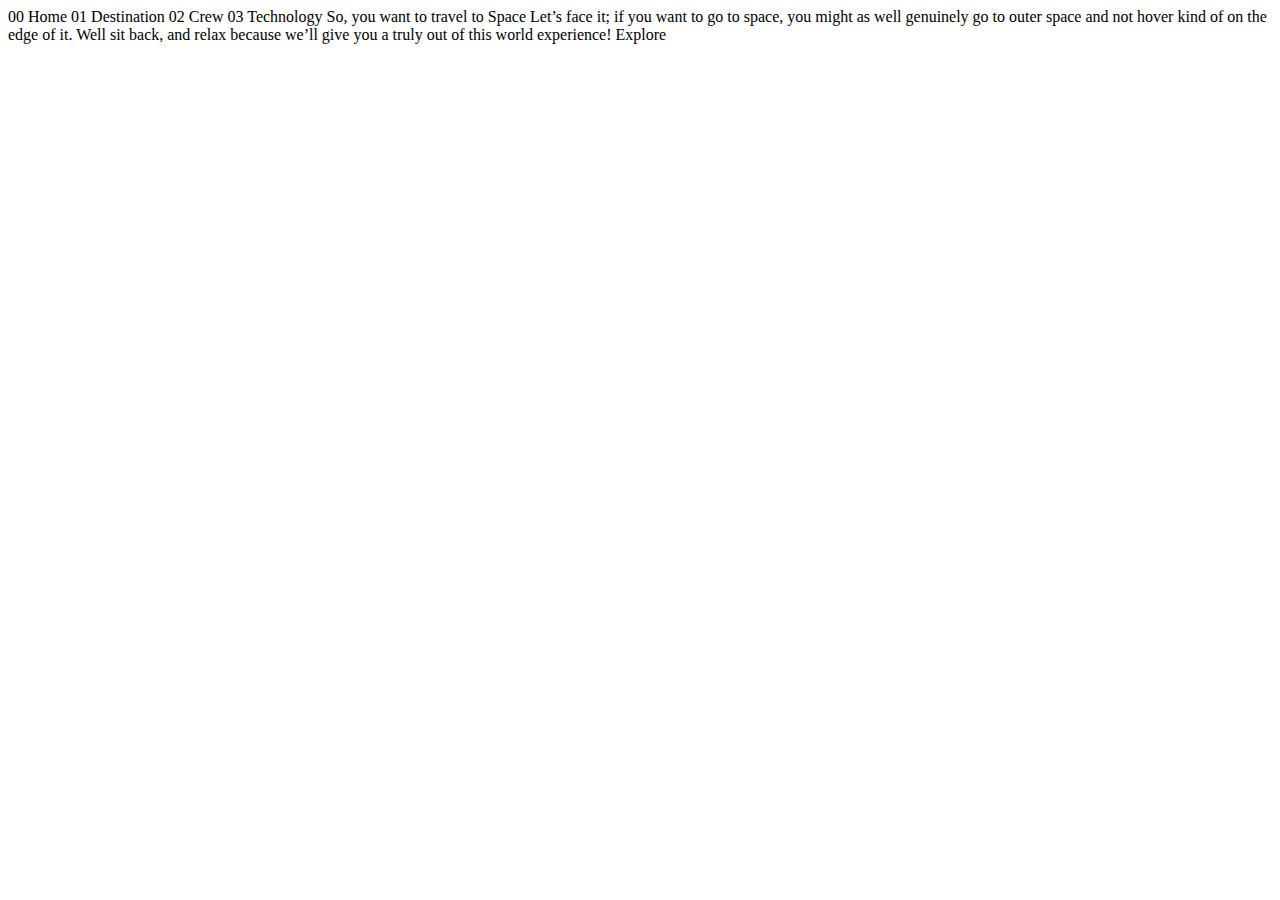
==== space-tourism-website-main/starter-code/index.html @ 3350880f "Started work on website with Kevin Powell -- The King of CSS." ====
<!DOCTYPE html>
<html lang="en">
<head>
  <meta charset="UTF-8">
  <meta name="viewport" content="width=device-width, initial-scale=1.0">

  <link rel="icon" type="image/png" sizes="32x32" href="./assets/favicon-32x32.png">

  <title>Space tourism</title>
</head>
<body>

  00 Home
  01 Destination
  02 Crew
  03 Technology

  So, you want to travel to
  Space
  Let’s face it; if you want to go to space, you might as well genuinely go to
  outer space and not hover kind of on the edge of it. Well sit back, and relax
  because we’ll give you a truly out of this world experience!

  Explore

</body>
</html>
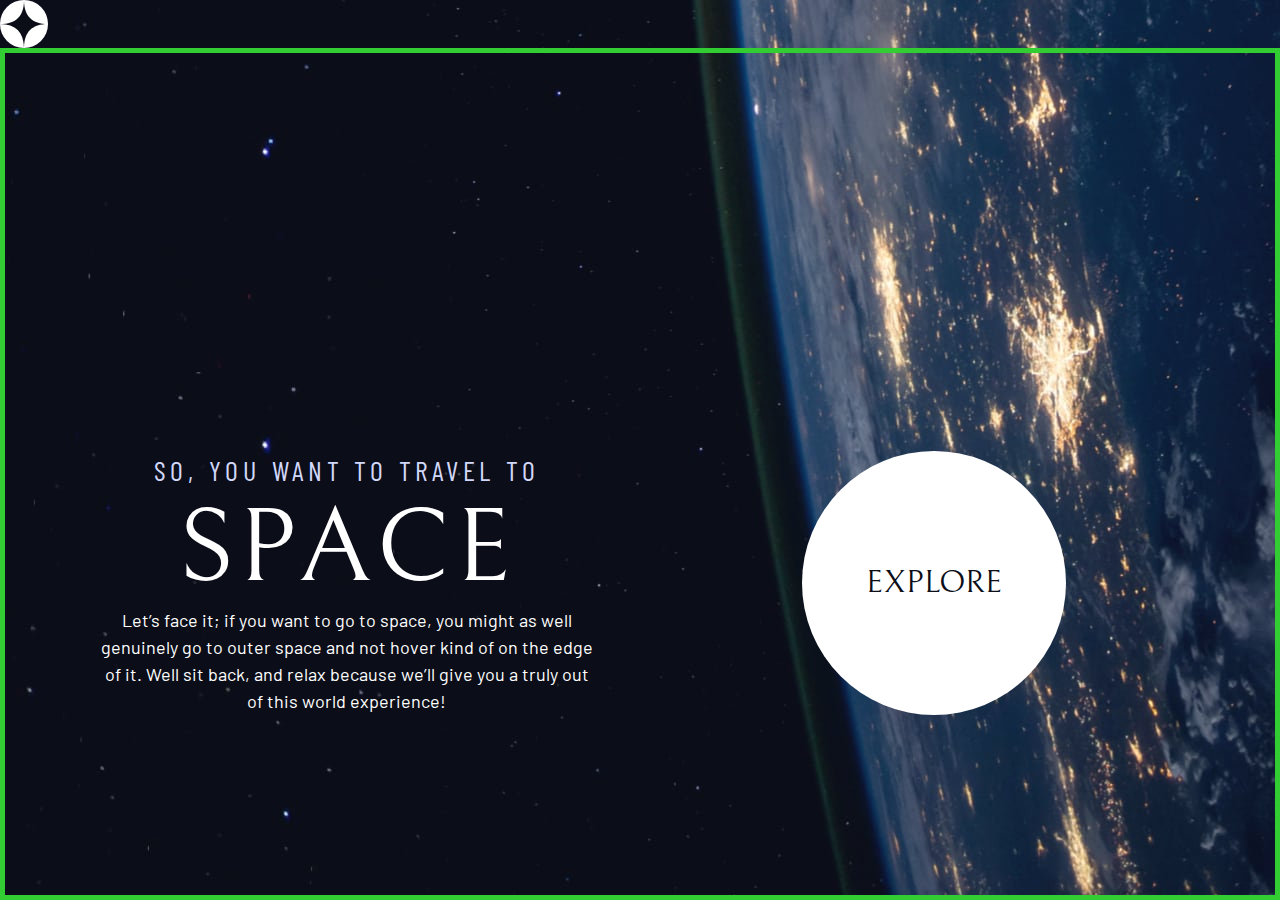
==== commit 25f92db9: "Designed home page for mobile, tablet and desktop." ====
--- a/space-tourism-website-main/starter-code/index.html
+++ b/space-tourism-website-main/starter-code/index.html
@@ -1,27 +1,88 @@
 <!DOCTYPE html>
 <html lang="en">
-<head>
-  <meta charset="UTF-8">
-  <meta name="viewport" content="width=device-width, initial-scale=1.0">
+  <head>
+    <meta charset="UTF-8" />
+    <meta name="viewport" content="width=device-width, initial-scale=1.0" />
+    <link
+      rel="icon"
+      type="image/png"
+      sizes="32x32"
+      href="./assets/favicon-32x32.png"
+    />
 
-  <link rel="icon" type="image/png" sizes="32x32" href="./assets/favicon-32x32.png">
+    <link rel="preconnect" href="https://fonts.googleapis.com" />
+    <link rel="preconnect" href="https://fonts.gstatic.com" crossorigin />
+    <link
+      href="https://fonts.googleapis.com/css2?family=Barlow+Condensed:wght@400;700&family=Bellefair&family=Barlow:wght@400;700&display=swap"
+      rel="stylesheet"
+    />
 
-  <title>Space tourism</title>
-</head>
-<body>
+    <link rel="stylesheet" href="styles.css" />
 
-  00 Home
-  01 Destination
-  02 Crew
-  03 Technology
-
-  So, you want to travel to
-  Space
-  Let’s face it; if you want to go to space, you might as well genuinely go to
-  outer space and not hover kind of on the edge of it. Well sit back, and relax
-  because we’ll give you a truly out of this world experience!
-
-  Explore
-
-</body>
+    <title>Space tourism</title>
+  </head>
+  <body class="home">
+    <header class="primary-header flex">
+      <div>
+        <img
+          src="./assets/shared/logo.svg"
+          alt="space tourism logo"
+          class="logo"
+        />
+      </div>
+    <!--  <nav>
+        <ul class="primary-navigation underline-indicators flex">
+          <li class="active">
+            <a
+              href="index.html"
+              class="ff-sans-cond uppercase text-white letter-spacing-2"
+              ><span>00</span>Home</a
+            >
+          </li>
+          <li>
+            <a
+              href="destination.html"
+              class="ff-sans-cond uppercase text-white letter-spacing-2"
+              ><span>01</span>Destination</a
+            >
+          </li>
+          <li>
+            <a
+              href="crew.html"
+              class="ff-sans-cond uppercase text-white letter-spacing-2"
+              ><span>02</span>Crew</a
+            >
+          </li>
+          <li>
+            <a
+              href="technology.html"
+              class="ff-sans-cond uppercase text-white letter-spacing-2"
+              ><span>03</span>Technology</a
+            >
+          </li>
+        </ul>
+    </nav> -->
+    </header>
+    <div class="grid-container">
+      <div>
+        <h1 class="text-accent fs-500 ff-sans-cond uppercase letter-spacing-1">
+          So, you want to travel to
+          <span class="d-block fs-900 ff-serif text-white">Space</span>
+        </h1>
+        <p>
+          Let’s face it; if you want to go to space, you might as well genuinely
+          go to outer space and not hover kind of on the edge of it. Well sit
+          back, and relax because we’ll give you a truly out of this world
+          experience!
+        </p>
+      </div>
+      <div>
+        <a
+          href="#"
+          class="large-button uppercase ff-serif text-dark bg-white"
+          >Explore</a
+        >
+      </div>
+    </div>
+  </body>
 </html>
--- a/space-tourism-website-main/starter-code/styles.css
+++ b/space-tourism-website-main/starter-code/styles.css
@@ -0,0 +1,427 @@
+/* ----------------- */
+/* Custom Properties */
+/* ----------------- */
+
+:root {
+  --clr-dark: 230 35% 7%;
+  --clr-light: 231 77% 90%;
+  --clr-white: 0 0% 100%;
+
+  --fs-900: clamp(5rem, 7vw + 1rem, 9.375rem);
+  --fs-800: 3.5rem;
+  --fs-700: 1.5rem;
+  --fs-600: 1rem;
+  --fs-500: 1.75rem;
+  --fs-400: 0.9375rem;
+  --fs-300: 1rem;
+  --fs-200: 0.875rem;
+
+  --ff-serif: "Bellefair", serif;
+  --ff-sans-cond: "Barlow Condensed", sans-serif;
+  --ff-sans-normal: "Barlow", sans-serif;
+}
+
+@media (min-width: 35em) {
+  :root {
+    --fs-800: 5rem;
+    --fs-700: 2.5rem;
+    --fs-600: 1.5rem;
+    --fs-400: 1rem;
+  }
+}
+
+@media (min-width: 45em) {
+  :root {
+    --fs-800: 6.25rem;
+    --fs-700: 3.5rem;
+    --fs-600: 2rem;
+    --fs-400: 1.125rem;
+  }
+}
+
+/* ----------------- */
+/* Resets            */
+/* ----------------- */
+
+/* Box sizing */
+*,
+*::before,
+*::after {
+  box-sizing: border-box;
+}
+
+/* Reset margins */
+body,
+h1,
+h2,
+h3,
+h4,
+h5,
+p,
+figure,
+picture {
+  margin: 0;
+}
+
+h1,
+h2,
+h3,
+h4,
+h5,
+p {
+  font-weight: 400;
+}
+
+body {
+  font-family: var(--ff-sans-normal);
+  font-size: var(--fs-400);
+  color: hsl(var(--clr-white));
+  background-color: hsl(var(--clr-dark));
+  line-height: 1.5;
+  min-height: 100vh;
+  display: grid;
+  grid-template-rows: min-content 1fr;
+}
+
+img,
+picture {
+  min-width: 100%;
+  display: block;
+}
+
+input,
+button,
+textarea,
+select {
+  font: inherit;
+}
+
+/* remove animations for people who've turned them off */
+@media (prefers-reduced-motion: reduce) {
+  *,
+  *::before,
+  *::after {
+    animation-duration: 0.01ms !important;
+    animation-iteration-count: 1 !important;
+    transition-duration: 0.01ms !important;
+    scroll-behavior: auto !important;
+  }
+}
+
+/* ----------------- */
+/* Utility Classes   */
+/* ----------------- */
+
+.flex {
+  display: flex;
+  gap: var(--gap, 1rem);
+}
+
+.grid {
+  display: grid;
+  gap: var(--gap, 1rem);
+}
+
+.d-block {
+  display: block;
+}
+
+/*
+ * .card h1,
+ * .card h2,
+ * .card h3 == .card :where(h1, h2, h3)
+ */
+
+.flow > *:where(:not(:first-child)) {
+  margin-top: var(--flow-space, 1rem);
+}
+
+.container {
+  padding-inline: 2em;
+  margin-inline: auto;
+  max-width: 80rem;
+}
+
+.grid-container {
+  text-align: center;
+  border: 5px solid limegreen;
+  display: grid;
+  place-items: center;
+  padding-inline: 1rem;
+}
+
+.grid-container * {
+  max-width: 50ch;
+}
+
+@media (min-width: 45em) {
+  .grid-container {
+    column-gap: var(--container-gap, 2rem);
+    grid-template-columns: minmax(1rem, 1fr) repeat(2, minmax(0, 40rem)) minmax(
+        1rem,
+        1fr
+      );
+  }
+
+  .grid-container > *:first-child {
+    grid-column: 2;
+  }
+
+  .grid-container > *:last-child {
+    grid-column: 3;
+  }
+
+  .home .grid-container {
+    padding-bottom: max(6rem, 20vh);
+    align-items: end;
+  }
+}
+
+/* screen reader for visually impaired */
+.sr-only {
+  position: absolute;
+  width: 1px;
+  height: 1px;
+  padding: 0;
+  margin: -1px;
+  overflow: hidden;
+  clip: rect(0, 0, 0, 0);
+  white-space: nowrap;
+  border: 0;
+}
+
+/* colors */
+
+.bg-dark {
+  background-color: hsl(var(--clr-dark));
+}
+
+.bg-accent {
+  background-color: hsl(var(--clr-light));
+}
+
+.bg-white {
+  background-color: hsl(var(--clr-white));
+}
+
+.text-dark {
+  color: hsl(var(--clr-dark));
+}
+
+.text-accent {
+  color: hsl(var(--clr-light));
+}
+
+.text-white {
+  color: hsl(var(--clr-white));
+}
+
+/* typography */
+
+.ff-serif {
+  font-family: var(--ff-serif);
+}
+
+.ff-sans-cond {
+  font-family: var(--ff-sans-cond);
+}
+
+.ff-sans-normal {
+  font-family: var(--ff-sans-normal);
+}
+
+.letter-spacing-1 {
+  letter-spacing: 4.75px;
+}
+.letter-spacing-2 {
+  letter-spacing: 2.7px;
+}
+.letter-spacing-3 {
+  letter-spacing: 2.35px;
+}
+
+.uppercase {
+  text-transform: uppercase;
+}
+
+.fs-900 {
+  font-size: var(--fs-900);
+}
+.fs-800 {
+  font-size: var(--fs-800);
+}
+.fs-700 {
+  font-size: var(--fs-700);
+}
+.fs-600 {
+  font-size: var(--fs-600);
+}
+.fs-500 {
+  font-size: var(--fs-500);
+}
+.fs-400 {
+  font-size: var(--fs-400);
+}
+.fs-300 {
+  font-size: var(--fs-300);
+}
+.fs-200 {
+  font-size: var(--fs-200);
+}
+
+.fs-900,
+.fs-800,
+.fs-700,
+.fs-600 {
+  line-height: 1.1;
+}
+
+.numbered-title {
+  font-family: var(--ff-sans-cond);
+  font-size: var(--fs-500);
+  text-transform: uppercase;
+  letter-spacing: 4.72px;
+}
+
+.numbered-title span {
+  margin-right: 0.5em;
+  font-weight: 700;
+  color: hsl(var(--clr-white) / 0.25);
+}
+
+/* ----------------- */
+/* Components        */
+/* ----------------- */
+
+.large-button {
+  font-size: 2rem;
+  display: inline-grid;
+  position: relative;
+  z-index: 1;
+  place-items: center;
+  padding: 0 2em;
+  aspect-ratio: 1;
+  text-decoration: none;
+  border-radius: 50%;
+}
+
+.large-button::after {
+  content: "";
+  position: absolute;
+  z-index: -1;
+  background-color: hsl(var(--clr-white) / 0.15);
+  width: 100%;
+  height: 100%;
+  border-radius: 50%;
+  opacity: 0;
+  transition: opacity 500ms linear, transform 750ms ease-in-out;
+}
+
+.large-button:hover::after,
+.large-button:focus-visible::after {
+  opacity: 1;
+  transform: scale(1.5);
+}
+
+.primary-navigation {
+  --gap: 8rem;
+  --underline-gap: 2rem;
+  list-style: none;
+  padding: 0;
+  margin: 0;
+}
+
+.primary-navigation a {
+  text-decoration: none;
+}
+
+.primary-navigation a > span {
+  font-weight: 700;
+  margin-right: 0.5em;
+}
+
+.underline-indicators > * {
+  border: 0;
+  cursor: pointer;
+  border-bottom: 0.2rem solid hsl(var(--clr-white) / 0);
+  padding: var(--underline-gap, 1rem) 0;
+}
+
+.underline-indicators > *:hover,
+.underline-indicators > *:active {
+  border-color: hsl(var(--clr-white) / 0.5);
+}
+
+.underline-indicators > .active,
+.underline-indicators > [aria-selected="true"] {
+  color: hsl(var(--clr-white));
+  border-color: hsl(var(--clr-white));
+}
+
+.tab-list {
+  --gap: 2rem;
+}
+
+.dot-indicators > * {
+  cursor: pointer;
+  border: 0;
+  border-radius: 50%;
+  aspect-ratio: 1;
+  padding: 0.5em;
+  background-color: hsl(var(--clr-white) / 0.25);
+}
+
+.dot-indicators > *:hover,
+.dot-indicators > *:focus-visible {
+  background-color: hsl(var(--clr-white) / 0.5);
+}
+
+.dot-indicators > [aria-selected="true"] {
+  background-color: hsl(var(--clr-white));
+}
+
+.numbered-indicators {
+  --gap: 1rem;
+}
+
+.numbered-indicators > * {
+  cursor: pointer;
+  border: 0.08em solid hsl(var(--clr-white) / 0.25);
+  border-radius: 50%;
+  aspect-ratio: 1;
+}
+
+.numbered-indicators > *:hover,
+.numbered-indicators > *:focus-visible {
+  border: 0.08em solid hsl(var(--clr-white) / 0.5);
+}
+
+.numbered-indicators > [aria-selected="true"] {
+  background-color: hsl(var(--clr-white));
+}
+
+/* ----------------- */
+/* Page backgrounds  */
+/* ----------------- */
+
+body {
+  background-size: cover;
+  background-position: bottom center;
+}
+
+.home {
+  background-image: url(./assets/home/background-home-mobile.jpg);
+}
+
+@media (min-width: 35rem) {
+  .home {
+    background-position: center center;
+    background-image: url(./assets/home/background-home-tablet.jpg);
+  }
+}
+
+@media (min-width: 45rem) {
+  .home {
+    background-image: url(./assets/home/background-home-desktop.jpg);
+  }
+}
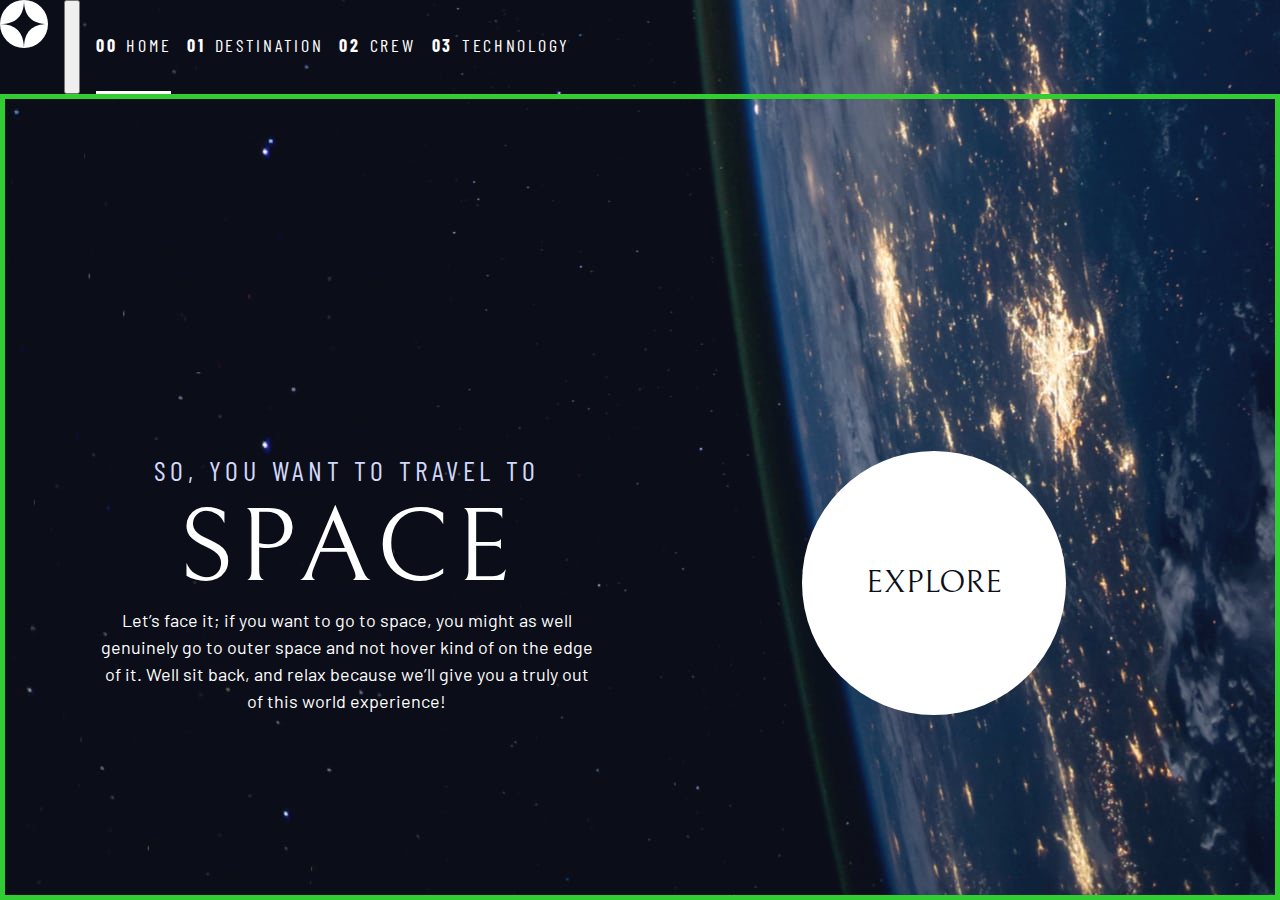
==== commit 394b9206: "Added primary navigation for desktop and mobile." ====
--- a/space-tourism-website-main/starter-code/index.html
+++ b/space-tourism-website-main/starter-code/index.html
@@ -30,8 +30,18 @@
           class="logo"
         />
       </div>
-    <!--  <nav>
-        <ul class="primary-navigation underline-indicators flex">
+      <button
+        class="mobile-nav-toggle"
+        aria-expanded="false"
+        aria-controls="primary-navigation"
+      >
+        <span class="sr-only">Menu</span>
+      </button>
+      <nav>
+        <ul
+          id="primary-navigation"
+          class="primary-navigation underline-indicators flex"
+        >
           <li class="active">
             <a
               href="index.html"
@@ -61,7 +71,7 @@
             >
           </li>
         </ul>
-    </nav> -->
+      </nav>
     </header>
     <div class="grid-container">
       <div>
@@ -77,9 +87,7 @@
         </p>
       </div>
       <div>
-        <a
-          href="#"
-          class="large-button uppercase ff-serif text-dark bg-white"
+        <a href="#" class="large-button uppercase ff-serif text-dark bg-white"
           >Explore</a
         >
       </div>
--- a/space-tourism-website-main/starter-code/styles.css
+++ b/space-tourism-website-main/starter-code/styles.css
@@ -324,11 +324,28 @@
 }
 
 .primary-navigation {
-  --gap: 8rem;
   --underline-gap: 2rem;
   list-style: none;
   padding: 0;
   margin: 0;
+}
+
+@media (max-width: 35rem) {
+  .primary-navigation {
+    --underline-gap: 0.5rem;
+    position: fixed;
+    background-color: black;
+    inset: 0 0 0 30%;
+    z-index: 1000;
+    list-style: none;
+    padding: min(20rem, 15vh) 2rem;
+    margin: 0;
+    flex-direction: column;
+  }
+
+  .primary-navigation.underline-indicators > .active {
+    border: 0;
+  }
 }
 
 .primary-navigation a {
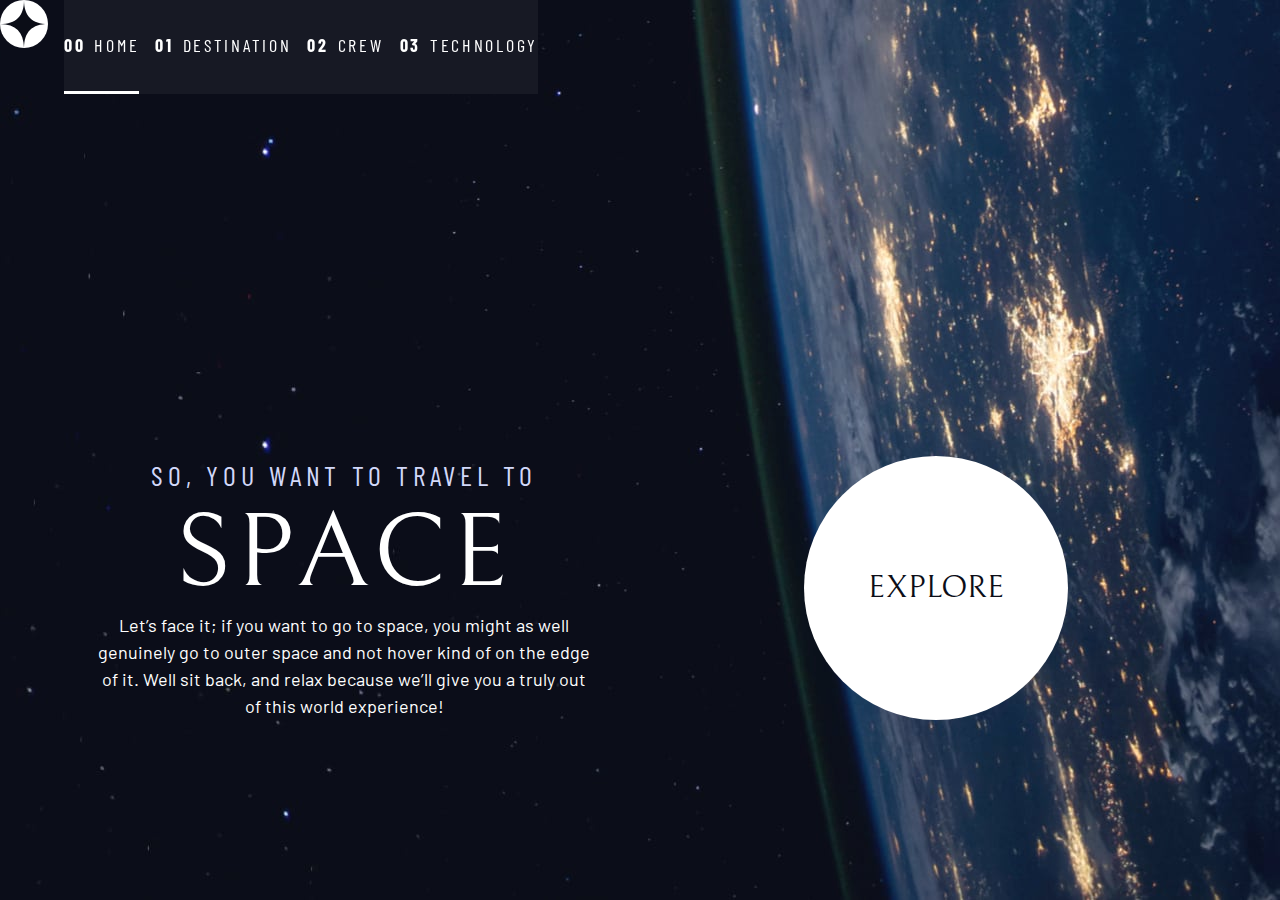
==== commit 0de06645: "Animated humburger menu and added functionality with js." ====
--- a/space-tourism-website-main/starter-code/index.html
+++ b/space-tourism-website-main/starter-code/index.html
@@ -19,6 +19,7 @@
 
     <link rel="stylesheet" href="styles.css" />
 
+    <script defer src="index.js"></script>
     <title>Space tourism</title>
   </head>
   <body class="home">
@@ -40,6 +41,7 @@
       <nav>
         <ul
           id="primary-navigation"
+          data-visible="false"
           class="primary-navigation underline-indicators flex"
         >
           <li class="active">
--- a/space-tourism-website-main/starter-code/styles.css
+++ b/space-tourism-website-main/starter-code/styles.css
@@ -81,6 +81,8 @@
   min-height: 100vh;
   display: grid;
   grid-template-rows: min-content 1fr;
+
+  overflow-x: hidden;
 }
 
 img,
@@ -144,7 +146,6 @@
 
 .grid-container {
   text-align: center;
-  border: 5px solid limegreen;
   display: grid;
   place-items: center;
   padding-inline: 1rem;
@@ -328,23 +329,64 @@
   list-style: none;
   padding: 0;
   margin: 0;
+  background-color: hsl(var(--clr-dark) / 0.95);
+}
+
+.primary-navigation[data-visible="true"] {
+  transform: translateX(0);
+}
+
+@supports (backdrop-filter: blur(1.5rem)) {
+  .primary-navigation {
+    background-color: hsl(var(--clr-white) / 0.05);
+    backdrop-filter: blur(1.5rem);
+  }
+}
+
+.mobile-nav-toggle {
+  display: none;
 }
 
 @media (max-width: 35rem) {
   .primary-navigation {
     --underline-gap: 0.5rem;
     position: fixed;
-    background-color: black;
     inset: 0 0 0 30%;
     z-index: 1000;
     list-style: none;
     padding: min(20rem, 15vh) 2rem;
     margin: 0;
     flex-direction: column;
+    transform: translateX(100%);
+    transition: transform 500ms ease-in-out;
   }
 
   .primary-navigation.underline-indicators > .active {
     border: 0;
+  }
+
+  .mobile-nav-toggle {
+    display: block;
+    position: absolute;
+    z-index: 2000;
+    right: 1rem;
+    top: 2rem;
+    background: transparent;
+    background-image: url(./assets/shared/icon-hamburger.svg);
+    background-repeat: no-repeat;
+    background-position: center;
+    width: 1.5rem;
+    aspect-ratio: 1;
+    border: 0;
+  }
+
+  .mobile-nav-toggle[aria-expanded="true"] {
+    background-image: url(./assets/shared/icon-close.svg);
+  }
+
+  .mobile-nav-toggle:focus-visible {
+    outline: 5px solid white;
+    outline-offset: 5px;
   }
 }
 
